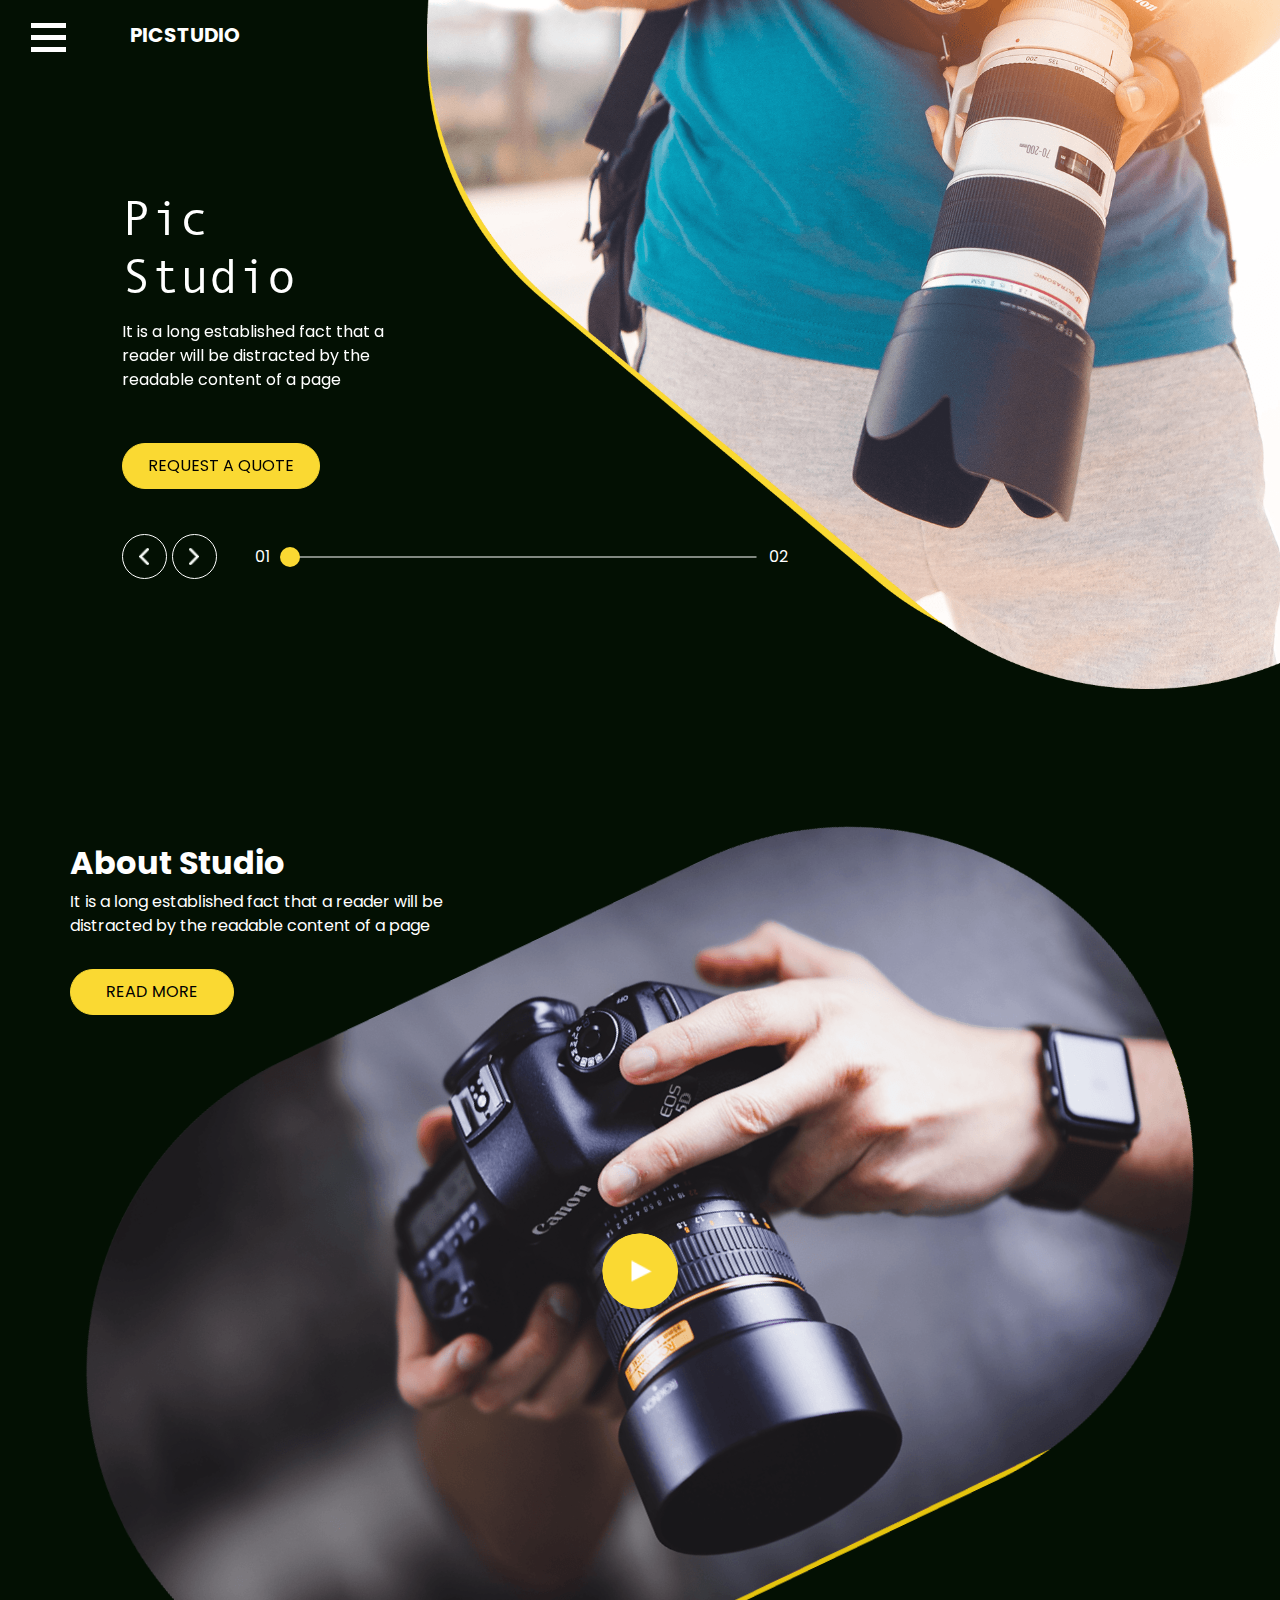
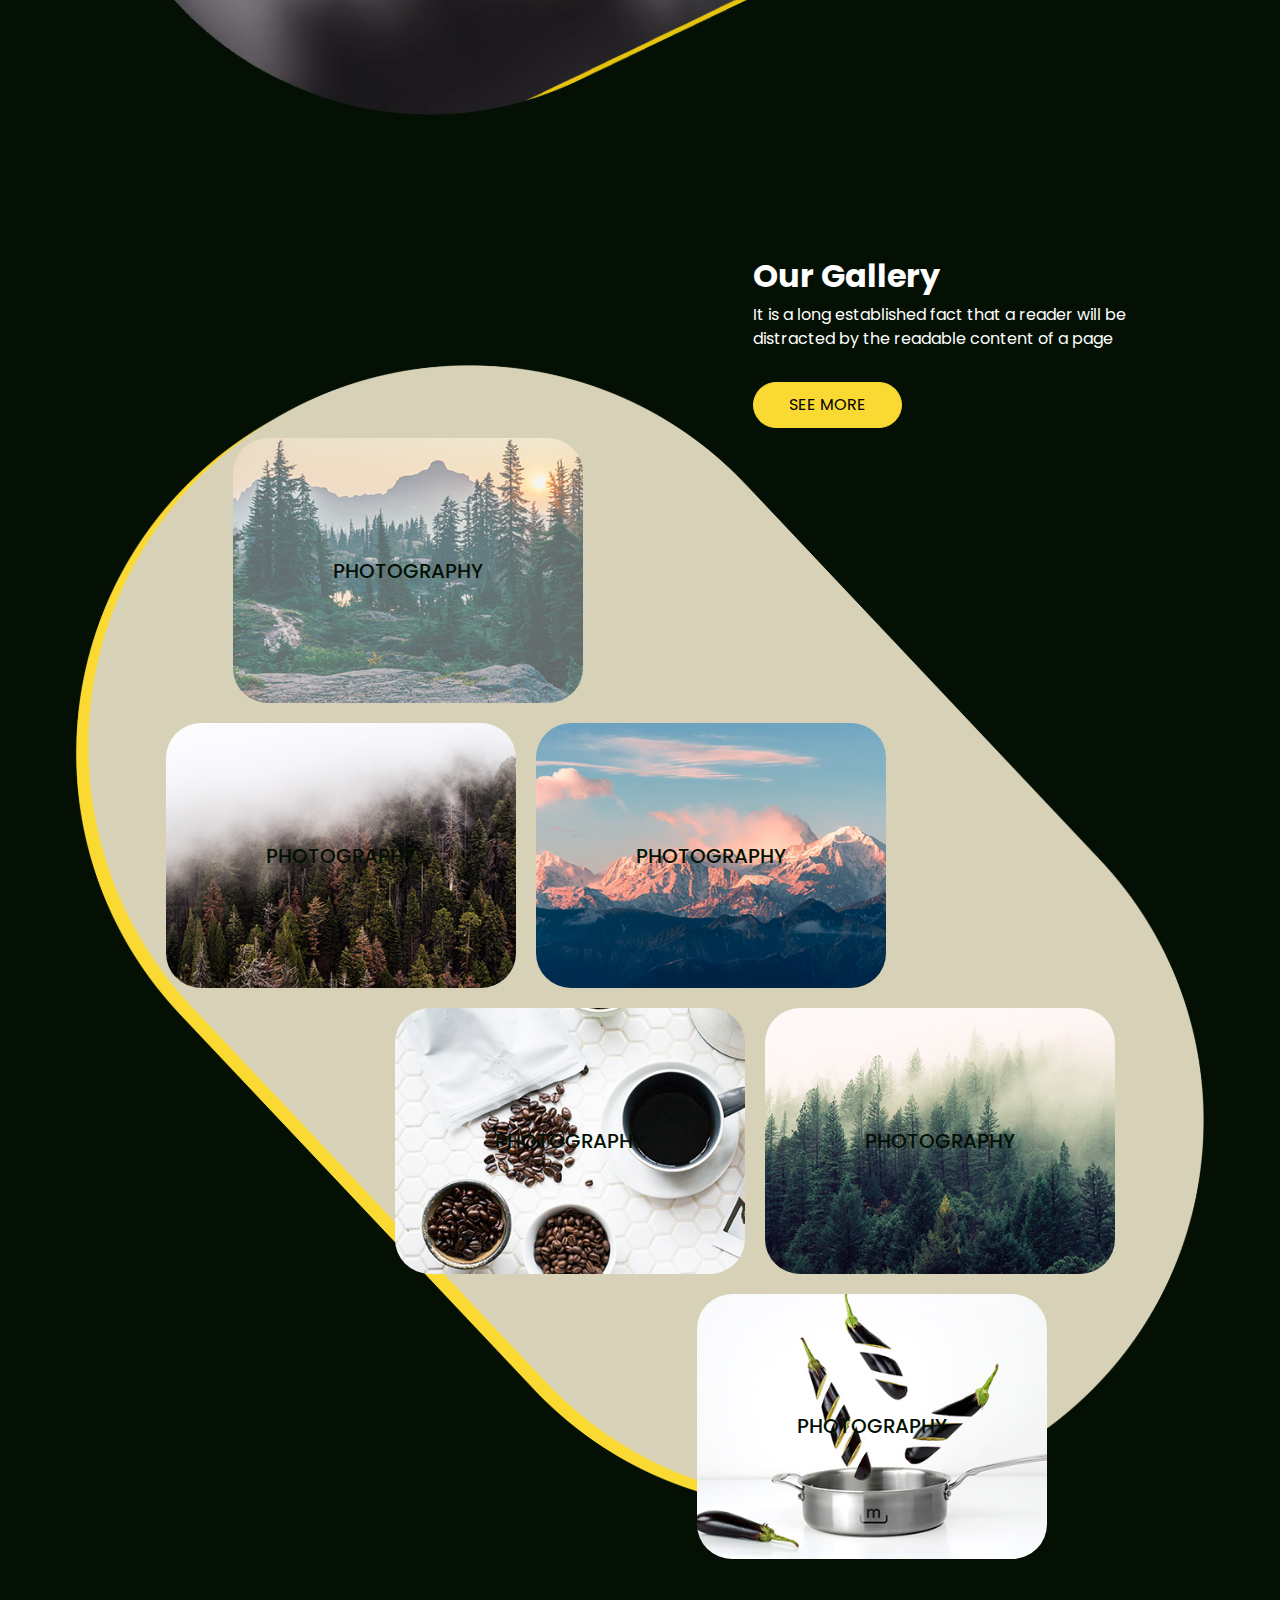
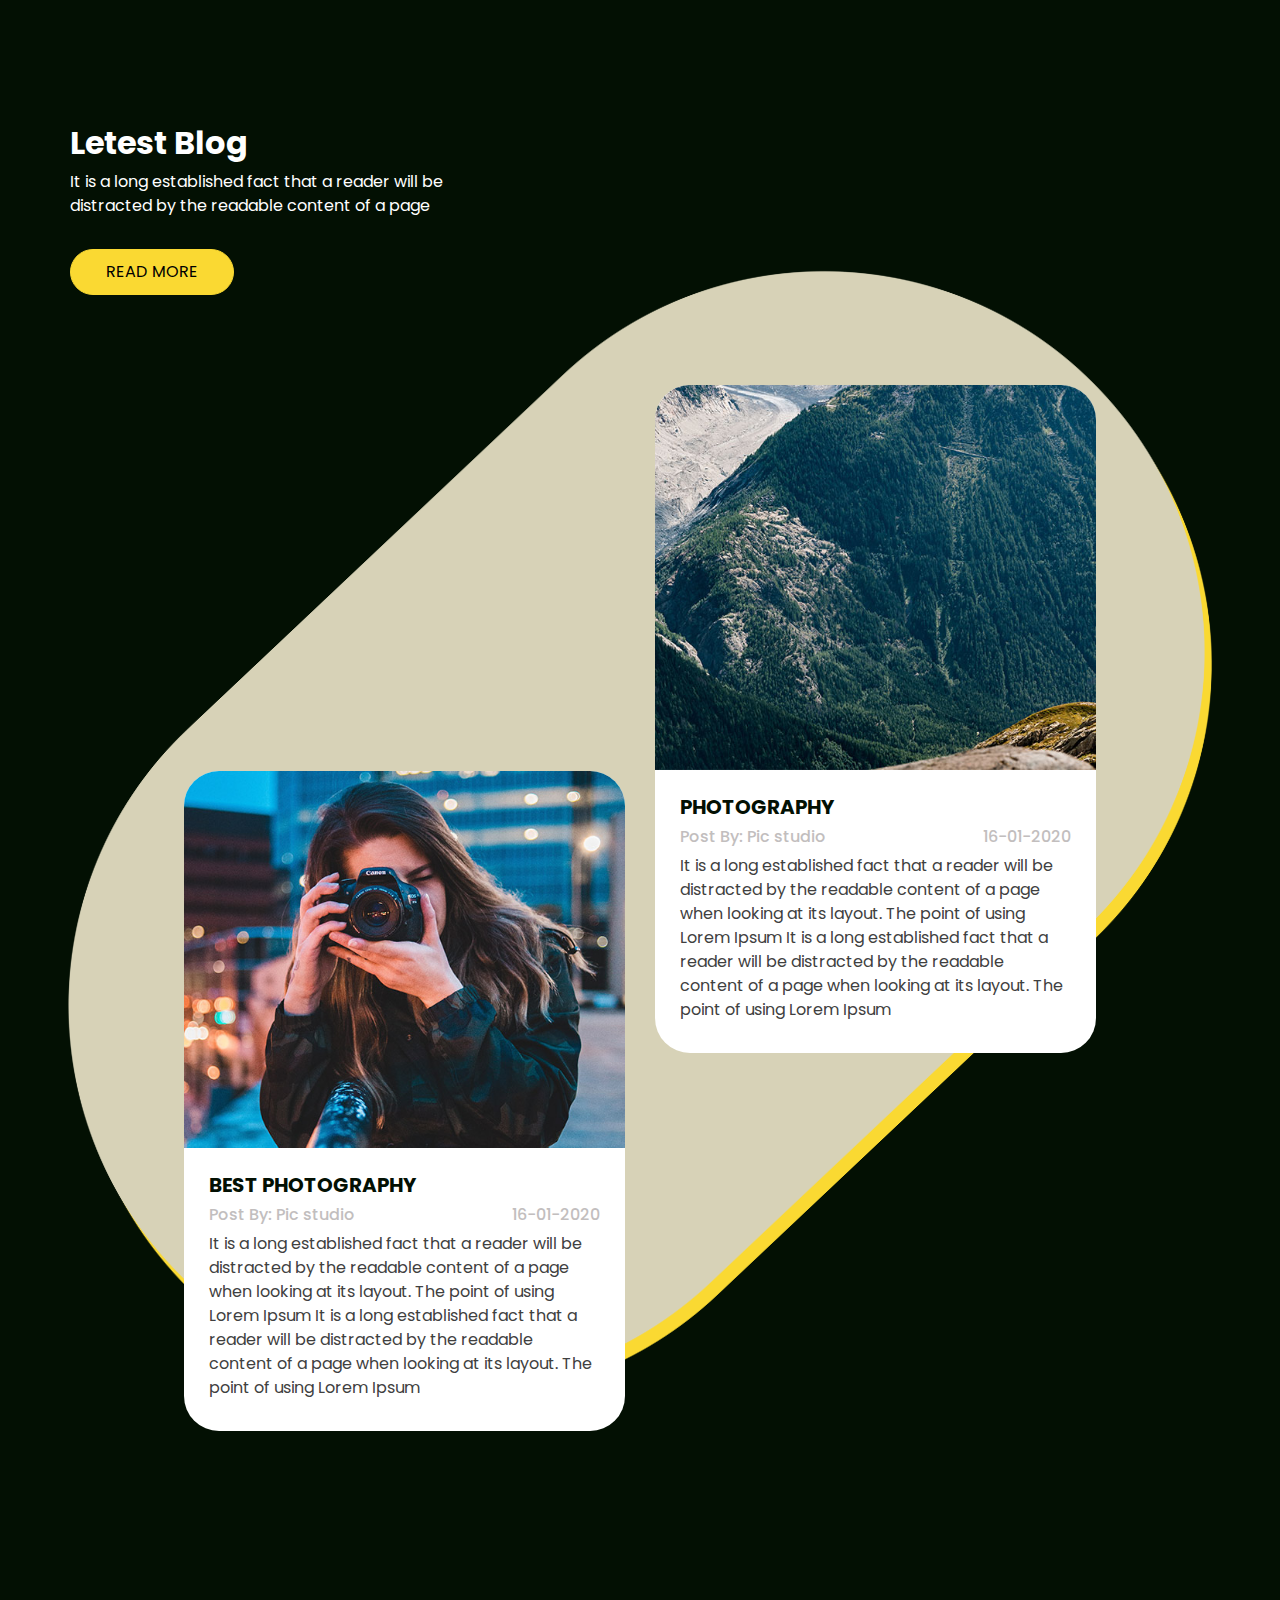
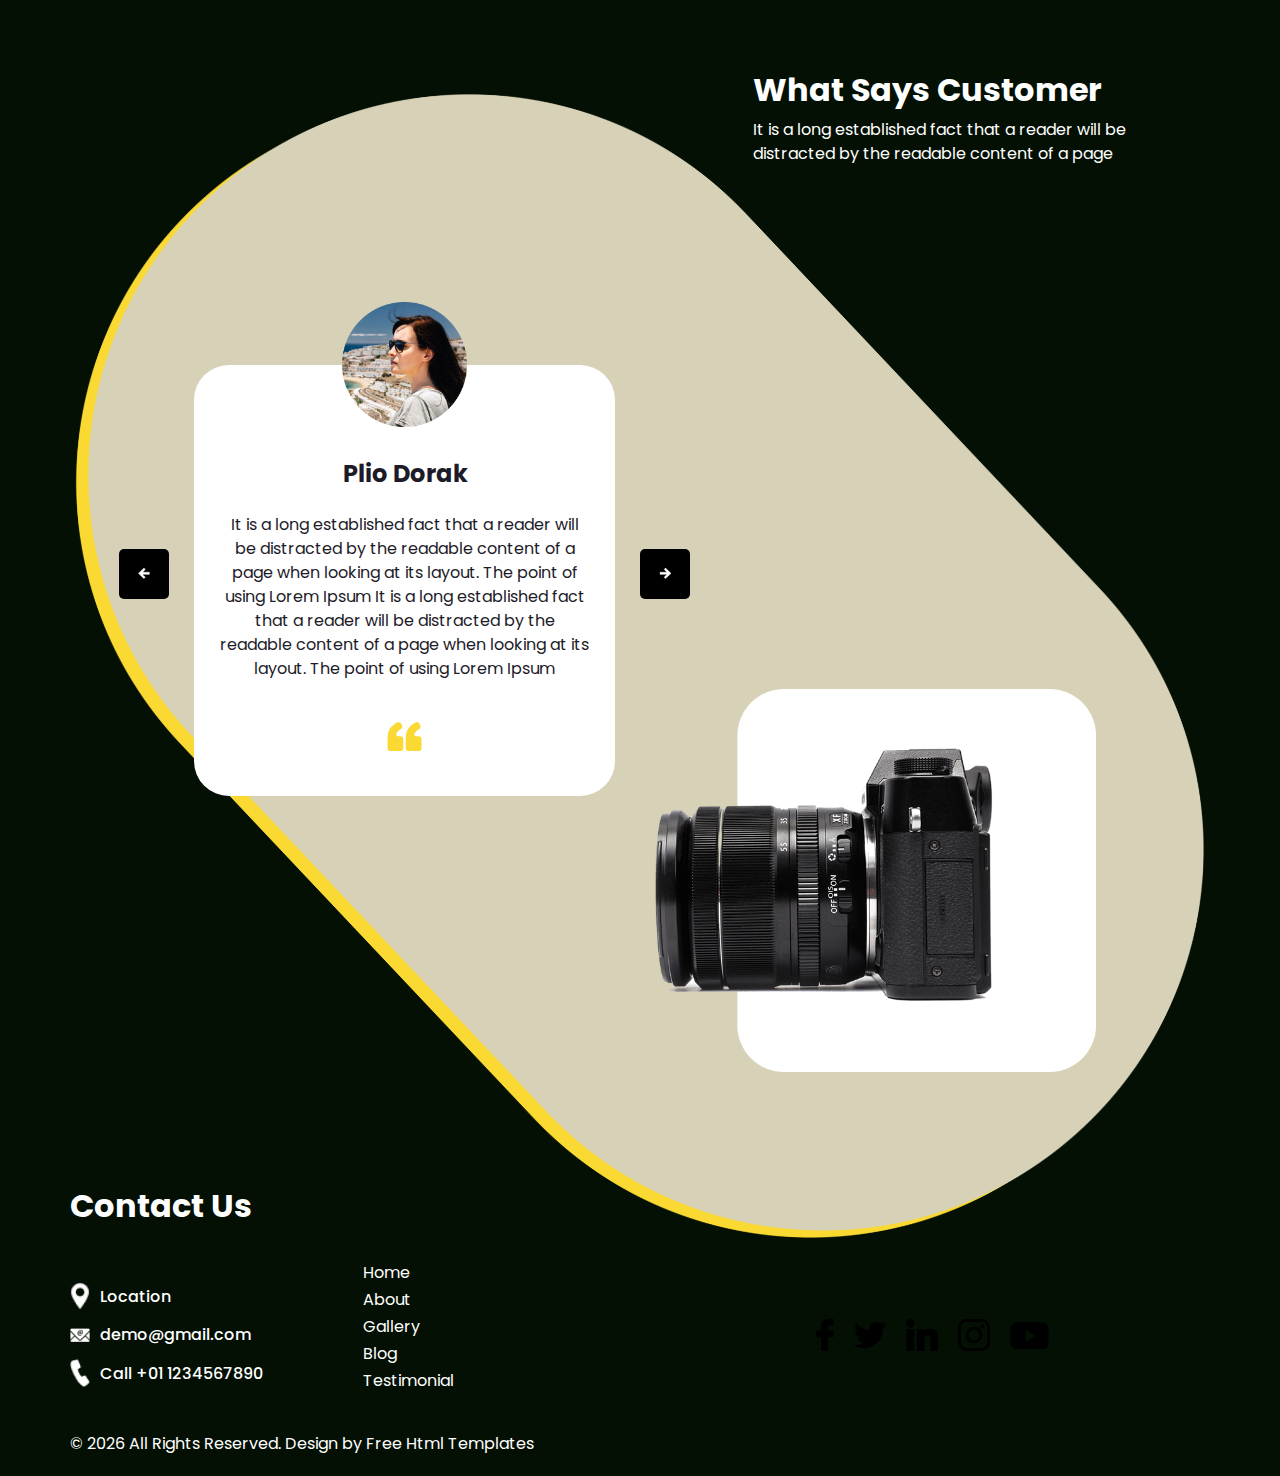
==== index.html @ 1d2b7c23 "Portfolio Boiler Push" ====
<!DOCTYPE html>
<html lang="en">

<head>
  <!-- Basic -->
  <meta charset="utf-8" />
  <meta http-equiv="X-UA-Compatible" content="IE=edge" />
  <!-- Mobile Metas -->
  <meta name="viewport" content="width=device-width, initial-scale=1, shrink-to-fit=no" />
  <!-- Site Metas -->
  <meta name="keywords" content="" />
  <meta name="description" content="" />
  <meta name="author" content="" />

  <title>Picstudio</title>

  <!-- slider stylesheet -->
  <link rel="stylesheet" type="text/css" href="https://cdnjs.cloudflare.com/ajax/libs/OwlCarousel2/2.3.4/assets/owl.carousel.min.css" />

  <!-- bootstrap core css -->
  <link rel="stylesheet" type="text/css" href="css/bootstrap.css" />

  <!-- Custom styles for this template -->
  <link href=" css/style.css" rel="stylesheet" />
  <!-- responsive style -->
  <link href="css/responsive.css" rel="stylesheet" />
</head>

<body>
  <div class="hero_area">
    <!-- header section strats -->
    <header class="header_section">
      <div class="container-fluid">
        <nav class="navbar navbar-expand-lg custom_nav-container d-block">
          <div class="main_nav_menu">
            <div class="fk_width">
              <div class="custom_menu-btn">
                <button onclick="openNav()">
                  <span class="s-1"> </span>
                  <span class="s-2"> </span>
                  <span class="s-3"> </span>
                </button>
              </div>
              <div id="myNav" class="overlay">
                <div class="overlay-content">
                  <a class="" href="index.html">Home <span class="sr-only">(current)</span></a>
                  <a class="" href="about.html">About </a>
                  <a class="" href="gallery.html">Gallery </a>
                  <a class="" href="blog.html">Blog </a>
                  <a class="" href="testimonial.html">Testimonial </a>
                </div>
              </div>
            </div>
            <a class="navbar-brand" href="index.html">
              <span>
                Picstudio
              </span>
            </a>
          </div>
        </nav>
      </div>
    </header>
    <!-- end header section -->

    <!-- slider section -->
    <section class=" slider_section position-relative">
      <div class="container-fluid">
        <div class="row slider-row">
          <div class="col-lg-3 offset-lg-1">
            <div id="carouselExampleIndicators" class="carousel slide" data-ride="carousel">
              <div class="carousel-inner">
                <div class="carousel-item active">
                  <div class="detail-box">
                    <h1>
                      Pic <br />
                      Studio
                    </h1>
                    <p>
                      It is a long established fact that a reader will be distracted by the readable content of a page
                    </p>
                    <div>
                      <a href="#">
                        Request A Quote
                      </a>
                    </div>
                  </div>
                </div>
                <div class="carousel-item">
                  <div class="detail-box">
                    <h1>
                      Pic <br />
                      Studio
                    </h1>
                    <p>
                      It is a long established fact that a reader will be distracted by the readable content of a page
                    </p>
                    <div>
                      <a href="#">
                        Request A Quote
                      </a>
                    </div>
                  </div>
                </div>
              </div>
              <div class="carousel_control-box">
                <div class="carousel_btn-container">
                  <a class="carousel-control-prev" href="#carouselExampleIndicators" role="button" data-slide="prev">
                    <span class="sr-only">Previous</span>
                  </a>
                  <a class="carousel-control-next" href="#carouselExampleIndicators" role="button" data-slide="next">
                    <span class="sr-only">Next</span>
                  </a>
                </div>
                <ol class="carousel-indicators">
                  <li data-target="#carouselExampleIndicators" data-slide-to="0" class="active li_one">01</li>
                  <li data-target="#carouselExampleIndicators" data-slide-to="1" class="li_two">02</li>
                  <li class="ol_design"></li>
                </ol>
              </div>
            </div>
          </div>
          <div class="col-lg-8 px-0">
            <div class="img-box">
              <img src="images/slider-img.png" alt="" />
            </div>
          </div>
        </div>
      </div>
    </section>
    <!-- end slider section -->
  </div>

  <!-- about section -->

  <section class="about_section layout_padding">
    <div class="container">
      <div class="row">
        <div class="col-md-5">
          <div class="detail-box">
            <div class="heading_container">
              <h2>
                About Studio
              </h2>
              <p>
                It is a long established fact that a reader will be distracted by the readable content of a page
              </p>
              <a href="">
                Read More
              </a>
            </div>
          </div>
        </div>
      </div>
    </div>
    <div class="img-box">
      <div class="play_btn">
        <a href="#">
          <img src="images/play.png" alt="" />
        </a>
      </div>
      <img src="images/about-img.png" class="about-img" alt="" />
    </div>
  </section>

  <!-- end about section -->

  <!-- gallery section -->
  <section class="gallery_section layout_padding-top">
    <div class="container">
      <div class="row">
        <div class="col-lg-5 ml-auto">
          <div class="heading_container">
            <h2>
              Our Gallery
            </h2>
            <p>
              It is a long established fact that a reader will be distracted by the readable content of a page
            </p>
            <a href="">
              See More
            </a>
          </div>
        </div>
      </div>
    </div>
    <div class="gallery_container">
      <div class="gallery_bg">
        <img src="images/gallery-bg.png" alt="" />
      </div>
      <div class="container">
        <div class="gallery_box">
          <div class="box b1">
            <div class="img-box">
              <img src="images/gallery-1.jpg" alt="" />
              <h5>
                photography
              </h5>
            </div>
          </div>
          <div class="box b2">
            <div class="img-box">
              <img src="images/gallery-2.jpg" alt="" />
              <h5>
                photography
              </h5>
            </div>
            <div class="img-box">
              <img src="images/gallery-3.jpg" alt="" />
              <h5>
                photography
              </h5>
            </div>
          </div>
          <div class="box b3">
            <div class="img-box">
              <img src="images/gallery-4.jpg" alt="" />
              <h5>
                photography
              </h5>
            </div>
            <div class="img-box">
              <img src="images/gallery-5.jpg" alt="" />
              <h5>
                photography
              </h5>
            </div>
          </div>
          <div class="box b4">
            <div class="img-box">
              <img src="images/gallery-6.jpg" alt="" />
              <h5>
                photography
              </h5>
            </div>
          </div>
        </div>
      </div>
    </div>
  </section>
  <!-- end gallery section -->

  <!-- blog section -->

  <section class="blog_section layout_padding">
    <div class="container">
      <div class="row">
        <div class="col-md-5">
          <div class="detail-box">
            <div class="heading_container">
              <h2>
                Letest Blog
              </h2>
              <p>
                It is a long established fact that a reader will be distracted by the readable content of a page
              </p>
              <a href="">
                Read More
              </a>
            </div>
          </div>
        </div>
      </div>
    </div>
    <div class="blog_container">
      <div class="blog_bg">
        <img src="images/gallery-bg.png" alt="" />
      </div>
      <div class="container">
        <div class="blog_box">
          <div class="row">
            <div class="col-md-6">
              <div class="box b1">
                <div class="img-box">
                  <img src="images/blog1.jpg" alt="" />
                </div>
                <div class="blog-detail">
                  <div class="blog_title">
                    <h5>
                      Best photography
                    </h5>
                    <div class="blog_post">
                      <h6>
                        Post By: Pic studio
                      </h6>
                      <h6>
                        16-01-2020
                      </h6>
                    </div>
                  </div>
                  <p>
                    It is a long established fact that a reader will be distracted by the readable content of a page when looking at its layout. The point of using Lorem Ipsum It is a long established fact that a reader will be distracted by the readable content of a page when looking at its layout. The point of using Lorem Ipsum
                  </p>
                </div>
              </div>
            </div>
            <div class="col-md-6">
              <div class="box b2">
                <div class="img-box">
                  <img src="images/blog2.jpg" alt="" />
                </div>
                <div class="blog-detail">
                  <div class="blog_title">
                    <h5>
                      Photography
                    </h5>
                    <div class="blog_post">
                      <h6>
                        Post By: Pic studio
                      </h6>
                      <h6>
                        16-01-2020
                      </h6>
                    </div>
                  </div>
                  <p>
                    It is a long established fact that a reader will be distracted by the readable content of a page when looking at its layout. The point of using Lorem Ipsum It is a long established fact that a reader will be distracted by the readable content of a page when looking at its layout. The point of using Lorem Ipsum
                  </p>
                </div>
              </div>
            </div>
          </div>
        </div>
      </div>
    </div>
  </section>

  <!-- end blog section -->

  <!-- client section -->

  <section class="client_section layout_padding">
    <div class="container">
      <div class="row">
        <div class="col-lg-5 ml-auto">
          <div class="heading_container">
            <h2>
              What Says Customer
            </h2>
            <p>
              It is a long established fact that a reader will be distracted by the readable content of a page
            </p>
          </div>
        </div>
      </div>
    </div>
    <div class="client_container">
      <div class="client_bg">
        <img src="images/gallery-bg.png" alt="" />
      </div>
      <div class="container">
        <div class="client_box">
          <div class="row">
            <div class="col-lg-6">
              <div class="box b1">
                <div id="carouselExampleControls" class="carousel slide" data-ride="carousel">
                  <div class="carousel-inner">
                    <div class="carousel-item active">
                      <div class="client_content-box layout_padding">
                        <div class="img-box">
                          <img src="images/client.png" alt="" />
                        </div>
                        <div class="detail-box">
                          <h4>
                            Plio Dorak
                          </h4>
                          <p>
                            It is a long established fact that a reader will be distracted by the readable content of a page when looking at its layout. The point of using Lorem Ipsum It is a long established fact that a reader will be distracted by the readable content of a page when looking at its layout. The point of using Lorem Ipsum
                          </p>
                          <img src="images/quote.png" alt="" />
                        </div>
                      </div>
                    </div>
                    <div class="carousel-item">
                      <div class="client_content-box layout_padding">
                        <div class="img-box">
                          <img src="images/client.png" alt="" />
                        </div>
                        <div class="detail-box">
                          <h4>
                            Plio Dorak
                          </h4>
                          <p>
                            It is a long established fact that a reader will be distracted by the readable content of a page when looking at its layout. The point of using Lorem Ipsum It is a long established fact that a reader will be distracted by the readable content of a page when looking at its layout. The point of using Lorem Ipsum
                          </p>
                          <img src="images/quote.png" alt="" />
                        </div>
                      </div>
                    </div>
                    <div class="carousel-item">
                      <div class="client_content-box layout_padding">
                        <div class="img-box">
                          <img src="images/client.png" alt="" />
                        </div>
                        <div class="detail-box">
                          <h4>
                            Plio Dorak
                          </h4>
                          <p>
                            It is a long established fact that a reader will be distracted by the readable content of a page when looking at its layout. The point of using Lorem Ipsum It is a long established fact that a reader will be distracted by the readable content of a page when looking at its layout. The point of using Lorem Ipsum
                          </p>
                          <img src="images/quote.png" alt="" />
                        </div>
                      </div>
                    </div>
                  </div>
                  <a class="carousel-control-prev" href="#carouselExampleControls" role="button" data-slide="prev">
                    <span class="sr-only">Previous</span>
                  </a>
                  <a class="carousel-control-next" href="#carouselExampleControls" role="button" data-slide="next">
                    <span class="sr-only">Next</span>
                  </a>
                </div>
              </div>
            </div>
            <div class="col-lg-6">
              <div class="box b2">
                <div class="camera_img-box">
                  <img src="images/camera.png" alt="" />
                </div>
              </div>
            </div>
          </div>
        </div>
      </div>
    </div>
  </section>

  <!-- end client section -->

  <!-- info section -->

  <section class="info_section ">
    <div class="info_container layout_padding-top">
      <div class="container">
        <div class="heading_container">
          <h2>
            Contact Us
          </h2>
        </div>
        <div class="info_main">
          <div class="row">
            <div class="col-md-4 col-lg-3">
              <div class="info_contact ">
                <a href="#" class="link-box">
                  <div class="img-box">
                    <img src="images/location.png" alt="" />
                  </div>
                  <div class="detail-box">
                    <h6>
                      Location
                    </h6>
                  </div>
                </a>
                <a href="#" class="link-box">
                  <div class="img-box">
                    <img src="images/mail.png" alt="" />
                  </div>
                  <div class="detail-box">
                    <h6>
                      demo@gmail.com
                    </h6>
                  </div>
                </a>
                <a href="#" class="link-box">
                  <div class="img-box">
                    <img src="images/call.png" alt="" />
                  </div>
                  <div class="detail-box">
                    <h6>
                      Call +01 1234567890
                    </h6>
                  </div>
                </a>
              </div>
            </div>
            <div class="col-md-2 col-lg-3">
              <div class="info_link-box">
                <ul>
                  <li class=" ">
                    <a class="" href="index.html">Home <span class="sr-only">(current)</span></a>
                  </li>
                  <li class="">
                    <a class="" href="about.html">About </a>
                  </li>
                  <li class="">
                    <a class="" href="gallery.html">Gallery </a>
                  </li>
                  <li class="">
                    <a class="" href="blog.html">Blog </a>
                  </li>
                  <li class="">
                    <a class="" href="testimonial.html">Testimonial </a>
                  </li>
                </ul>
              </div>
            </div>
            <div class="col-md-6 ">
              <div class="social_box">
                <a href="#">
                  <img src="images/facebook.png" alt="" />
                </a>
                <a href="#">
                  <img src="images/twitter.png" alt="" />
                </a>
                <a href="#">
                  <img src="images/linkedin.png" alt="" />
                </a>
                <a href="#">
                  <img src="images/instagram.png" alt="" />
                </a>
                <a href="#">
                  <img src="images/youtube.png" alt="" />
                </a>
              </div>
            </div>
          </div>
        </div>
      </div>
    </div>
  </section>

  <!-- end info section -->

  <!-- footer section -->
  <footer class="footer_section ">
    <div class="container">
      <p>
        &copy; <span id="displayYear"></span> All Rights Reserved. Design by
        <a href="https://html.design/">Free Html Templates</a>
      </p>
    </div>
  </footer>
  <!-- footer section -->

  <script src="js/jquery-3.4.1.min.js"></script>
  <script src="js/bootstrap.js"></script>
  <script src="https://cdnjs.cloudflare.com/ajax/libs/OwlCarousel2/2.3.4/owl.carousel.min.js"></script>
  <script src="js/custom.js"></script>
</body>

</html>
---- css/style.css ----
@import url("https://fonts.googleapis.com/css2?family=Open+Sans:wght@400;700&family=Poppins:wght@400;500;700&display=swap");
@font-face {
  font-family: "Andale Mono";
  src: url(../fonts/AndaleMono.ttf);
}

html {
  scroll-behavior: smooth;
  overflow-x: hidden;
}

body {
  font-family: "Poppins", sans-serif;
  color: #ffffff;
  background-color: #031003;
}

.layout_margin {
  margin-top: 90px;
  margin-bottom: 90px;
}

.layout_padding {
  padding-top: 120px;
  padding-bottom: 120px;
}

.layout_padding2 {
  padding-top: 45px;
  padding-bottom: 45px;
}

.layout_padding2-top {
  padding-top: 45px;
}

.layout_padding2-bottom {
  padding-bottom: 45px;
}

.layout_padding-top {
  padding-top: 120px;
}

.layout_padding-bottom {
  padding-bottom: 120px;
}

.heading_container {
  display: -webkit-box;
  display: -ms-flexbox;
  display: flex;
  -webkit-box-orient: vertical;
  -webkit-box-direction: normal;
      -ms-flex-direction: column;
          flex-direction: column;
  -webkit-box-align: start;
      -ms-flex-align: start;
          align-items: flex-start;
  color: #ffffff;
}

.heading_container h2 {
  font-weight: bold;
}

.heading_container a {
  display: inline-block;
  background: #fad932;
  color: #000000;
  padding: 10px 35px;
  border-radius: 30px;
  border: 1px solid #fad932;
  -webkit-transition: all 0.3s;
  transition: all 0.3s;
  text-transform: uppercase;
  margin-top: 15px;
}

.heading_container a:hover {
  background: transparent;
  color: #fad932;
}

@-webkit-keyframes hueAnimate {
  0% {
    -webkit-filter: hue-rotate(0deg);
            filter: hue-rotate(0deg);
  }
  100% {
    -webkit-filter: hue-rotate(360deg);
            filter: hue-rotate(360deg);
  }
}

@keyframes hueAnimate {
  0% {
    -webkit-filter: hue-rotate(0deg);
            filter: hue-rotate(0deg);
  }
  100% {
    -webkit-filter: hue-rotate(360deg);
            filter: hue-rotate(360deg);
  }
}

/*header section*/
.hero_area {
  position: relative;
}

.sub_page .info_section .social_box {
  -webkit-filter: invert(100%);
          filter: invert(100%);
}

.header_section .container-fluid {
  padding-right: 25px;
  padding-left: 25px;
}

.header_section .nav_container {
  margin: 0 auto;
}

.custom_nav-container.navbar-expand-lg .navbar-nav .nav-link img {
  width: 22px;
  margin-right: 15px;
}

.custom_nav-container.navbar-expand-lg .navbar-nav .nav-link {
  padding: 0px 25px;
  color: #fefeff;
  text-align: center;
  font-family: "Roboto", sans-serif;
}

.custom_menu-btn {
  z-index: 9;
  position: absolute;
  left: 0;
  top: 15px;
}

.custom_menu-btn button {
  outline: none;
  border: none;
  background-color: transparent;
}

.custom_menu-btn span {
  display: block;
  width: 35px;
  height: 5px;
  background-color: #fff;
  margin: 7px 0;
  -webkit-transition: all 0.3s;
  transition: all 0.3s;
}

.custom_menu-btn .s-2 {
  -webkit-transition: all 0.1s;
  transition: all 0.1s;
}

.menu_btn-style {
  position: fixed;
  left: 22px;
  top: 15px;
}

.menu_btn-style button {
  -webkit-transform: translateX(14px);
          transform: translateX(14px);
}

.menu_btn-style button .s-1 {
  -webkit-transform: rotate(45deg) translateY(17px);
          transform: rotate(45deg) translateY(17px);
}

.menu_btn-style button .s-2 {
  -webkit-transform: translateX(-100px);
          transform: translateX(-100px);
}

.menu_btn-style button .s-3 {
  -webkit-transform: rotate(-45deg) translateY(-17px);
          transform: rotate(-45deg) translateY(-17px);
}

.position-unset {
  position: unset;
}

.navbar-expand-lg .navbar-collapse {
  -webkit-box-flex: 0;
      -ms-flex-positive: 0;
          flex-grow: 0;
}

.overlay {
  height: 100%;
  width: 0;
  position: fixed;
  z-index: 1;
  top: 0;
  left: 0;
  background: rgba(3, 16, 3, 0.95);
  overflow-x: hidden;
  -webkit-transition: 0.5s;
  transition: 0.5s;
}

.overlay .closebtn {
  position: absolute;
  top: 0;
  right: 30px;
  font-size: 60px;
}

.overlay a {
  display: inline-block;
  padding: 10px 15px;
  text-decoration: none;
  font-size: 18px;
  text-transform: uppercase;
  color: #ffffff;
  margin: 10px 0;
  display: block;
  -webkit-transition: 0.3s;
  transition: 0.3s;
  border: 1.5px solid #ffffff;
  border-radius: 5px;
  width: 190px;
}

.overlay a:hover {
  border-color: transparent;
  background-color: #ffffff;
}

.overlay-content {
  position: relative;
  top: 20%;
  width: 100%;
  text-align: center;
  margin-top: 30px;
  display: -webkit-box;
  display: -ms-flexbox;
  display: flex;
  -webkit-box-orient: vertical;
  -webkit-box-direction: normal;
      -ms-flex-direction: column;
          flex-direction: column;
  -webkit-box-align: center;
      -ms-flex-align: center;
          align-items: center;
}

.menu_width {
  width: 100%;
}

.scroll-y-hidden {
  overflow-y: hidden;
}

a,
a:hover,
a:focus {
  text-decoration: none;
}

a:hover,
a:focus {
  color: initial;
}

.btn,
.btn:focus {
  outline: none !important;
  -webkit-box-shadow: none;
          box-shadow: none;
}

.fk_width {
  width: 105px;
}

.custom_nav-container .nav_search-btn {
  background-image: url(../images/search-icon.png);
  background-size: 18px;
  background-repeat: no-repeat;
  width: 35px;
  height: 35px;
  padding: 0;
  border: none;
  background-position: center;
}

.navbar-brand {
  display: -webkit-box;
  display: -ms-flexbox;
  display: flex;
}

.navbar-brand span {
  color: #ffffff;
  font-weight: bold;
  text-transform: uppercase;
}

.custom_nav-container {
  z-index: 99999;
  padding: 15px 0;
  -webkit-box-pack: start;
      -ms-flex-pack: start;
          justify-content: flex-start;
}

.custom_nav-container .navbar-toggler {
  outline: none;
}

.custom_nav-container .navbar-toggler .navbar-toggler-icon {
  background-image: url(../images/menu.png);
  background-size: 55px;
}

.main_nav_menu {
  display: -webkit-box;
  display: -ms-flexbox;
  display: flex;
}

.user_option {
  display: -webkit-box;
  display: -ms-flexbox;
  display: flex;
  -webkit-box-align: center;
      -ms-flex-align: center;
          align-items: center;
  margin-left: 45px;
}

.user_option a {
  display: -webkit-box;
  display: -ms-flexbox;
  display: flex;
  -webkit-box-align: center;
      -ms-flex-align: center;
          align-items: center;
  margin-right: 35px;
  color: #ffffff;
  text-transform: uppercase;
}

.user_option a img {
  width: 20px;
  margin-right: 10px;
}

.user_option a span {
  color: #ffffff;
}

/*end header section*/
.slider_section {
  padding-top: 45px;
}

.slider_section #carouselExampleIndicators {
  -webkit-box-flex: 1;
      -ms-flex: 1;
          flex: 1;
}

.slider_section .detail-box {
  color: #ffffff;
  margin-top: 75px;
}

.slider_section .detail-box h1 {
  font-size: 3rem;
  font-family: "Andale Mono";
}

.slider_section .detail-box p {
  margin-top: 15px;
}

.slider_section .detail-box a {
  display: inline-block;
  background: #fad932;
  color: #000000;
  padding: 10px 25px;
  border-radius: 30px;
  border: 1px solid #fad932;
  -webkit-transition: all 0.3s;
  transition: all 0.3s;
  text-transform: uppercase;
  margin-top: 35px;
}

.slider_section .detail-box a:hover {
  background: transparent;
  color: #fad932;
}

.slider_section .img-box {
  margin-top: -125px;
}

.slider_section .img-box img {
  width: 100%;
}

.slider_section .img-box::before {
  content: "";
  position: absolute;
  top: -135px;
  left: 0;
  width: 100%;
  height: 100%;
  background: -webkit-gradient(linear, left top, left bottom, from(#000000), color-stop(transparent), to(transparent));
  background: linear-gradient(to bottom, #000000, transparent, transparent);
  z-index: 1;
  display: none;
}

.slider_section .carousel_control-box {
  display: -webkit-box;
  display: -ms-flexbox;
  display: flex;
  -webkit-box-align: center;
      -ms-flex-align: center;
          align-items: center;
  margin-top: 45px;
}

.slider_section .carousel_btn-container {
  width: 95px;
  min-width: 95px;
  display: -webkit-box;
  display: -ms-flexbox;
  display: flex;
  -webkit-box-pack: justify;
      -ms-flex-pack: justify;
          justify-content: space-between;
  z-index: 999;
}

.slider_section .carousel_btn-container .carousel-control-prev,
.slider_section .carousel_btn-container .carousel-control-next {
  position: unset;
  width: 45px;
  height: 45px;
  border: none;
  border-radius: 100%;
  opacity: 1;
  background-repeat: no-repeat;
  background-size: 10px;
  background-position: center;
  border: 1.5px solid #ffffff;
  background-color: transparent;
}

.slider_section .carousel_btn-container .carousel-control-prev:hover,
.slider_section .carousel_btn-container .carousel-control-next:hover {
  background-color: #fad932;
  border-color: transparent;
}

.slider_section .carousel_btn-container .carousel-control-prev {
  background-image: url(../images/prev.png);
}

.slider_section .carousel_btn-container .carousel-control-next {
  background-image: url(../images/next.png);
}

.slider_section .carousel-indicators {
  width: 550px;
  min-width: 550px;
  position: relative;
  margin: 0;
  margin-left: 35px;
  -webkit-box-pack: justify;
      -ms-flex-pack: justify;
          justify-content: space-between;
}

.slider_section .carousel-indicators::before {
  content: "";
  width: calc(100% - 75px);
  height: 1px;
  position: absolute;
  top: 50%;
  left: calc(50% - 8px);
  -webkit-transform: translate(-50%, -50%);
          transform: translate(-50%, -50%);
  background-color: #ffffff;
}

.slider_section .carousel-indicators .ol_design {
  width: 20px;
  height: 20px;
  position: absolute;
  top: 50%;
  left: calc(0% + 35px);
  -webkit-transform: translate(-50%, -50%);
          transform: translate(-50%, -50%);
  border-radius: 100%;
  background-color: #fad932;
  -webkit-transition: all .3s;
  transition: all .3s;
  z-index: 2;
}

.slider_section .carousel-indicators li {
  height: auto;
  border: none;
  opacity: 1;
  color: #ffffff;
  text-indent: 0;
  background-color: transparent;
}

.about_section .detail-box {
  margin: 35px auto;
  position: relative;
  z-index: 2;
}

.about_section .img-box {
  width: 90%;
  margin: auto;
  position: relative;
  background-repeat: no-repeat;
  margin-top: -125px;
}

.about_section .img-box .play_btn {
  background: #fad932;
  display: -webkit-box;
  display: -ms-flexbox;
  display: flex;
  -webkit-box-align: center;
      -ms-flex-align: center;
          align-items: center;
  -webkit-box-pack: center;
      -ms-flex-pack: center;
          justify-content: center;
  border-radius: 100%;
  width: 75px;
  height: 75px;
  position: absolute;
  z-index: 3;
  top: 50%;
  left: 50%;
  -webkit-transform: translate(-50%, -50%);
          transform: translate(-50%, -50%);
}

.about_section .img-box .play_btn button {
  -webkit-box-shadow: none;
          box-shadow: none;
  background-color: transparent;
  border: none;
  position: relative;
  z-index: 5;
}

.about_section .img-box .play_btn a {
  background: #fad932;
  display: -webkit-box;
  display: -ms-flexbox;
  display: flex;
  -webkit-box-align: center;
      -ms-flex-align: center;
          align-items: center;
  -webkit-box-pack: center;
      -ms-flex-pack: center;
          justify-content: center;
  border-radius: 100%;
  width: 75px;
  height: 75px;
  position: relative;
  z-index: 5;
}

.about_section .img-box .play_btn img {
  width: 20px;
  margin-left: 3px;
}

.about_section .img-box .play_btn::before {
  content: "";
  width: 100%;
  height: 100%;
  position: absolute;
  top: 50%;
  left: 50%;
  background: #fad932;
  opacity: 1;
  border-radius: 100%;
  -webkit-transform: translate(-50%, -50%);
          transform: translate(-50%, -50%);
}

.about_section .img-box .play_btn::before {
  z-index: 2;
  -webkit-animation: before-animation 1500ms infinite;
          animation: before-animation 1500ms infinite;
}

@-webkit-keyframes before-animation {
  0% {
    -webkit-transform: translateX(-50%) translateY(-50%) translateZ(0) scale(1);
            transform: translateX(-50%) translateY(-50%) translateZ(0) scale(1);
    opacity: 1;
  }
  100% {
    -webkit-transform: translateX(-50%) translateY(-50%) translateZ(0) scale(1.5);
            transform: translateX(-50%) translateY(-50%) translateZ(0) scale(1.5);
    opacity: 0;
  }
}

@keyframes before-animation {
  0% {
    -webkit-transform: translateX(-50%) translateY(-50%) translateZ(0) scale(1);
            transform: translateX(-50%) translateY(-50%) translateZ(0) scale(1);
    opacity: 1;
  }
  100% {
    -webkit-transform: translateX(-50%) translateY(-50%) translateZ(0) scale(1.5);
            transform: translateX(-50%) translateY(-50%) translateZ(0) scale(1.5);
    opacity: 0;
  }
}

.about_section .img-box .about-img {
  width: 100%;
  -webkit-transform: rotate(-25deg);
          transform: rotate(-25deg);
  -webkit-animation: hueAnimate .7s infinite;
          animation: hueAnimate .7s infinite;
}

.about_section .btn-box {
  display: -webkit-box;
  display: -ms-flexbox;
  display: flex;
  -webkit-box-pack: center;
      -ms-flex-pack: center;
          justify-content: center;
  margin-top: 75px;
  margin-bottom: 175px;
}

.about_section .btn-box a {
  display: inline-block;
  background: #ffffff;
  color: #000000;
  padding: 10px 40px;
  border-radius: 30px;
  border: 1px solid #ffffff;
  -webkit-transition: all 0.3s;
  transition: all 0.3s;
}

.about_section .btn-box a:hover {
  background: transparent;
  color: #ffffff;
}

.gallery_section .gallery_container {
  position: relative;
  max-width: 1500px;
  margin: auto;
}

.gallery_section .gallery_container .gallery_bg {
  position: absolute;
  width: 100%;
  top: 10%;
  margin-left: 0;
  -webkit-transform: rotate(45deg);
          transform: rotate(45deg);
  z-index: -1;
}

.gallery_section .gallery_container .gallery_bg img {
  width: 100%;
}

.gallery_section .gallery_container .gallery_box {
  width: 85%;
  margin: auto;
}

.gallery_section .gallery_container .box {
  display: -webkit-box;
  display: -ms-flexbox;
  display: flex;
}

.gallery_section .gallery_container .box.b1 .img-box {
  margin-left: 8%;
}

.gallery_section .gallery_container .box.b3 {
  -webkit-box-pack: end;
      -ms-flex-pack: end;
          justify-content: flex-end;
}

.gallery_section .gallery_container .box.b4 {
  -webkit-box-pack: end;
      -ms-flex-pack: end;
          justify-content: flex-end;
}

.gallery_section .gallery_container .box.b4 .img-box {
  margin-right: 8%;
}

.gallery_section .gallery_container .box .img-box {
  position: relative;
  margin: 10px;
  border-radius: 35px;
  overflow: hidden;
  width: 350px;
}

.gallery_section .gallery_container .box .img-box img {
  width: 100%;
}

.gallery_section .gallery_container .box .img-box h5 {
  color: #031003;
  position: absolute;
  margin: 0;
  top: 50%;
  left: 50%;
  -webkit-transform: translate(-50%, -50%);
          transform: translate(-50%, -50%);
  text-transform: uppercase;
}

.blog_section .detail-box {
  margin: 35px auto;
  position: relative;
  z-index: 2;
}

.blog_section .blog_container {
  position: relative;
  max-width: 1500px;
  margin: auto;
}

.blog_section .blog_container .blog_bg {
  position: absolute;
  width: 100%;
  top: 10%;
  margin-left: 0;
  -webkit-transform: rotate(-45deg);
          transform: rotate(-45deg);
  z-index: -1;
}

.blog_section .blog_container .blog_bg img {
  width: 100%;
}

.blog_section .blog_box {
  width: 80%;
  margin: auto;
}

.blog_section .box {
  margin-top: 55px;
  background-color: #ffffff;
  border-radius: 35px;
  overflow: hidden;
}

.blog_section .box.b1 {
  margin-top: 100%;
}

.blog_section .box .img-box {
  position: relative;
}

.blog_section .box .img-box img {
  width: 100%;
}

.blog_section .box .blog-detail {
  padding: 25px 25px 15px;
}

.blog_section .box .blog-detail .blog_post {
  display: -webkit-box;
  display: -ms-flexbox;
  display: flex;
  -webkit-box-pack: justify;
      -ms-flex-pack: justify;
          justify-content: space-between;
}

.blog_section .box .blog-detail .blog_post h6 {
  color: #c2bebe;
}

.blog_section .box .blog-detail h5 {
  color: #031003;
  text-transform: uppercase;
  font-weight: bold;
}

.blog_section .box .blog-detail p {
  color: #404040;
}

.client_section .client_container {
  position: relative;
  max-width: 1500px;
  margin: auto;
}

.client_section .client_container .client_bg {
  position: absolute;
  width: 100%;
  top: 10%;
  margin-left: 0;
  -webkit-transform: rotate(45deg);
          transform: rotate(45deg);
  z-index: -1;
}

.client_section .client_container .client_bg img {
  width: 100%;
}

.client_section .client_box {
  width: 80%;
  margin: auto;
}

.client_section .box {
  position: relative;
}

.client_section .client_content-box {
  display: -webkit-box;
  display: -ms-flexbox;
  display: flex;
  -webkit-box-orient: vertical;
  -webkit-box-direction: normal;
      -ms-flex-direction: column;
          flex-direction: column;
  -webkit-box-align: center;
      -ms-flex-align: center;
          align-items: center;
  text-align: center;
  margin: 0 10px;
}

.client_section .client_content-box .img-box {
  width: 125px;
  border-radius: 100%;
  margin-bottom: -62px;
  position: relative;
  z-index: 2;
}

.client_section .client_content-box .img-box img {
  width: 100%;
}

.client_section .client_content-box .detail-box {
  padding: 95px 25px 45px 25px;
  background-color: #ffffff;
  border-radius: 35px;
}

.client_section .client_content-box .detail-box h4 {
  color: #1d1b28;
  font-weight: bold;
}

.client_section .client_content-box .detail-box p {
  color: #1d1b28;
  margin-top: 25px;
}

.client_section .client_content-box .detail-box img {
  width: 35px;
  margin-top: 25px;
}

.client_section .carousel-control-prev,
.client_section .carousel-control-next {
  width: 50px;
  height: 50px;
  background-color: #000000;
  opacity: 1;
  top: 50%;
  background-repeat: no-repeat;
  background-position: center;
  background-size: 12px;
  border-radius: 5px;
}

.client_section .carousel-control-prev:hover,
.client_section .carousel-control-next:hover {
  background-color: #fad932;
}

.client_section .carousel-control-prev {
  background-image: url(../images/prev-arrow.png);
  left: -65px;
}

.client_section .carousel-control-next {
  background-image: url(../images/next-arrow.png);
  right: -65px;
}

.client_section .camera_img-box {
  margin-top: 115%;
}

.client_section .camera_img-box img {
  width: 100%;
}

/* info section */
.info_section {
  position: relative;
  margin-top: -125px;
}

.info_section .heading_container {
  margin-bottom: 25px;
}

.info_section .info_main .row {
  -webkit-box-align: center;
      -ms-flex-align: center;
          align-items: center;
}

.info_section .info_logo {
  display: -webkit-box;
  display: -ms-flexbox;
  display: flex;
}

.info_section .info_logo img {
  width: 65px;
}

.info_section .social_box {
  display: -webkit-box;
  display: -ms-flexbox;
  display: flex;
  -webkit-box-align: center;
      -ms-flex-align: center;
          align-items: center;
  -webkit-box-pack: center;
      -ms-flex-pack: center;
          justify-content: center;
}

.info_section .social_box a {
  margin: 0 10px;
}

.info_section a {
  text-transform: none;
}

.info_section h5 {
  margin-bottom: 12px;
  font-size: 24px;
  color: #3eb4b8;
}

.info_section p {
  color: #323232;
}

.info_section ul {
  padding: 0;
}

.info_section ul li {
  list-style-type: none;
  margin: 3px 0;
}

.info_section ul li a {
  color: #ffffff;
}

.info_section .info_link-box {
  display: -webkit-box;
  display: -ms-flexbox;
  display: flex;
  -webkit-box-orient: vertical;
  -webkit-box-direction: normal;
      -ms-flex-direction: column;
          flex-direction: column;
}

.info_section .info_contact .link-box {
  display: -webkit-box;
  display: -ms-flexbox;
  display: flex;
  -webkit-box-align: center;
      -ms-flex-align: center;
          align-items: center;
  margin: 15px 0;
  color: #ffffff;
}

.info_section .info_contact .link-box .img-box {
  display: -webkit-box;
  display: -ms-flexbox;
  display: flex;
  -webkit-box-pack: center;
      -ms-flex-pack: center;
          justify-content: center;
  -webkit-box-align: center;
      -ms-flex-align: center;
          align-items: center;
  margin-right: 10px;
}

.info_section .info_contact .link-box .img-box img {
  width: 20px;
}

.info_section .info_contact .link-box h6 {
  margin-bottom: 0;
}

/* end info section */
/* footer section*/
.footer_section {
  color: #ffffff;
}

.footer_section p {
  margin: 0;
  padding: 20px 0;
}

.footer_section a {
  color: #ffffff;
}

.modal-dialog {
  max-width: 800px;
  margin: 30px auto;
}

.modal-body {
  position: relative;
  padding: 0px;
}

.close {
  position: absolute;
  right: -30px;
  top: 0;
  z-index: 999;
  font-size: 2rem;
  font-weight: normal;
  color: #fff;
  opacity: 1;
}
/*# sourceMappingURL=style.css.map */
---- css/responsive.css ----
/* @media (min-width:1500px) {
    .gallery_section .gallery_container .gallery_bg {
        max-width: 1500px;
        left: 10%;

    }
}

@media (min-width:2000px) {
    .gallery_section .gallery_container .gallery_bg {
        left: 15%;

    }
} */

@media (max-width: 1260px) {}

@media (max-width: 1120px) {}

@media (max-width: 992px) {
    .main_nav_menu {
        justify-content: space-between;
    }

    .user_option {
        margin-left: 0;
    }

    .navbar-brand {
        margin-right: 0;
    }

    .slider-row {
        flex-direction: column-reverse;
    }

    .slider_section .img-box {
        margin-top: -135px;
    }

    .slider_section .detail-box {
        margin-top: 0;
    }

    .slider_section .img-box::before {
        display: block;
    }

    .slider_section .carousel-indicators {
        width: 450px;
        min-width: 450px;
    }

    .about_section .img-box {
        width: 100%;
        padding: 0 5px;
        margin-top: 0;
    }

    .gallery_section .gallery_container .gallery_bg {
        top: -75px;
    }

    .gallery_section .gallery_container .gallery_box {
        margin-top: 200px;
    }

    .blog_section .blog_container .blog_bg {
        top: 0;
    }

    .blog_section .blog_box {
        width: 100%;
    }

    .blog_section .box.b1 {
        margin-top: 35%;
    }

    .client_section .client_box {
        width: 100%;
    }

    .client_section .box {
        margin-top: 75px;
    }

    .client_section .camera_img-box {
        margin-top: 45px;
        padding-left: 45px;
    }

    .footer_section {
        text-align: center;
    }

    .social_box {
        filter: invert(100%);
    }

}

@media (max-width: 856px) {

    .client_section .carousel-control-prev,
    .client_section .carousel-control-next {
        top: 100%;

    }

    .client_section .carousel-control-prev {
        left: 50%;
        transform: translate(-105%, -50%);
    }

    .client_section .carousel-control-next {
        right: 50%;
        transform: translate(105%, -50%);
    }
}

@media (max-width: 767px) {

    .layout_padding {
        padding-top: 90px;
        padding-bottom: 90px;
    }

    .layout_padding-top {
        padding-top: 90px;
    }

    .layout_padding-bottom {
        padding-bottom: 90px;
    }


    .info_section .info_top .info_form {
        margin-bottom: 35px;
    }

    .info_section .info_main .row>div {
        display: flex;
        flex-direction: column;
        align-items: center;
        text-align: center;
        margin-bottom: 25px;
    }

    .info_section .info_contact .link-box {
        justify-content: center;
    }

    .slider_section .carousel-indicators {
        width: 400px;
        min-width: 400px;
    }

    .gallery_section .gallery_container .box {
        flex-direction: column;
        align-items: center;

    }

    .gallery_section .gallery_container .gallery_box {
        width: 100%;
    }

    .gallery_section .gallery_container .box.b1 .img-box {
        margin-left: 10px;
    }

    .gallery_section .gallery_container .box.b4 .img-box {
        margin-right: 10px;
    }

    .info_section .heading_container {
        align-items: center;
    }
}

@media (max-width: 576px) {
    .slider_section .carousel_control-box {
        flex-direction: column;
        align-items: flex-start;
    }

    .slider_section .carousel-indicators {
        width: 100%;
        min-width: 100%;
        margin-left: 0;
        margin-top: 35px;
    }

    .slider_section .img-box::before {
        background: -webkit-gradient(linear, left top, left bottom, from(#000000), to(transparent));
        background: linear-gradient(to bottom, #000, transparent);
    }

    .gallery_section .gallery_container .box .img-box {
        width: 100%;
        border-radius: 10px;
    }

    .blog_section .box {
        border-radius: 25px;
    }
}

@media (max-width: 480px) {
    .main_nav_menu {
        justify-content: center;
    }

    .fk_width {
        width: 10px;
    }

    .user_option {
        display: none;
    }

    .about_section .img-box .play_btn,
    .about_section .img-box .play_btn a {
        width: 55px;
        height: 55px;
    }
}

@media (max-width: 420px) {}

@media (max-width: 360px) {}

@media (min-width: 1200px) {
    .container {
        max-width: 1170px;
    }

}
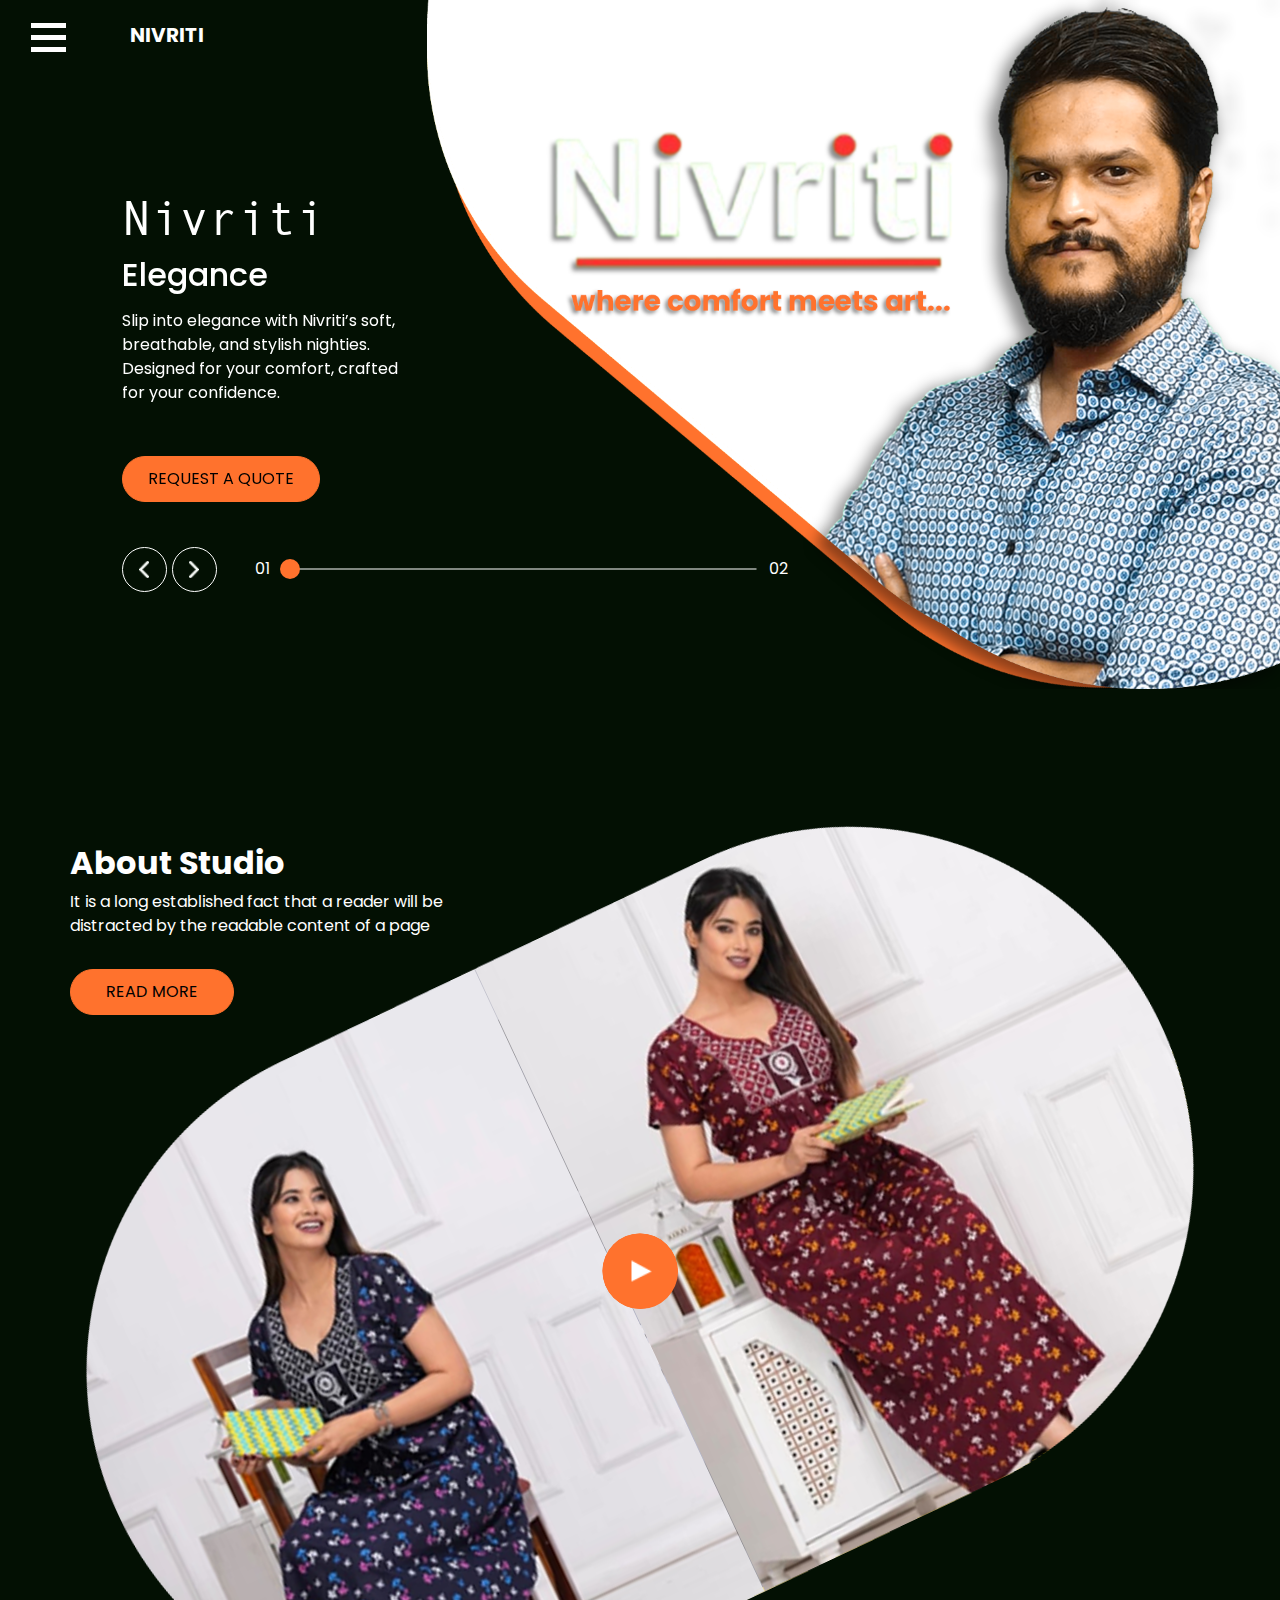
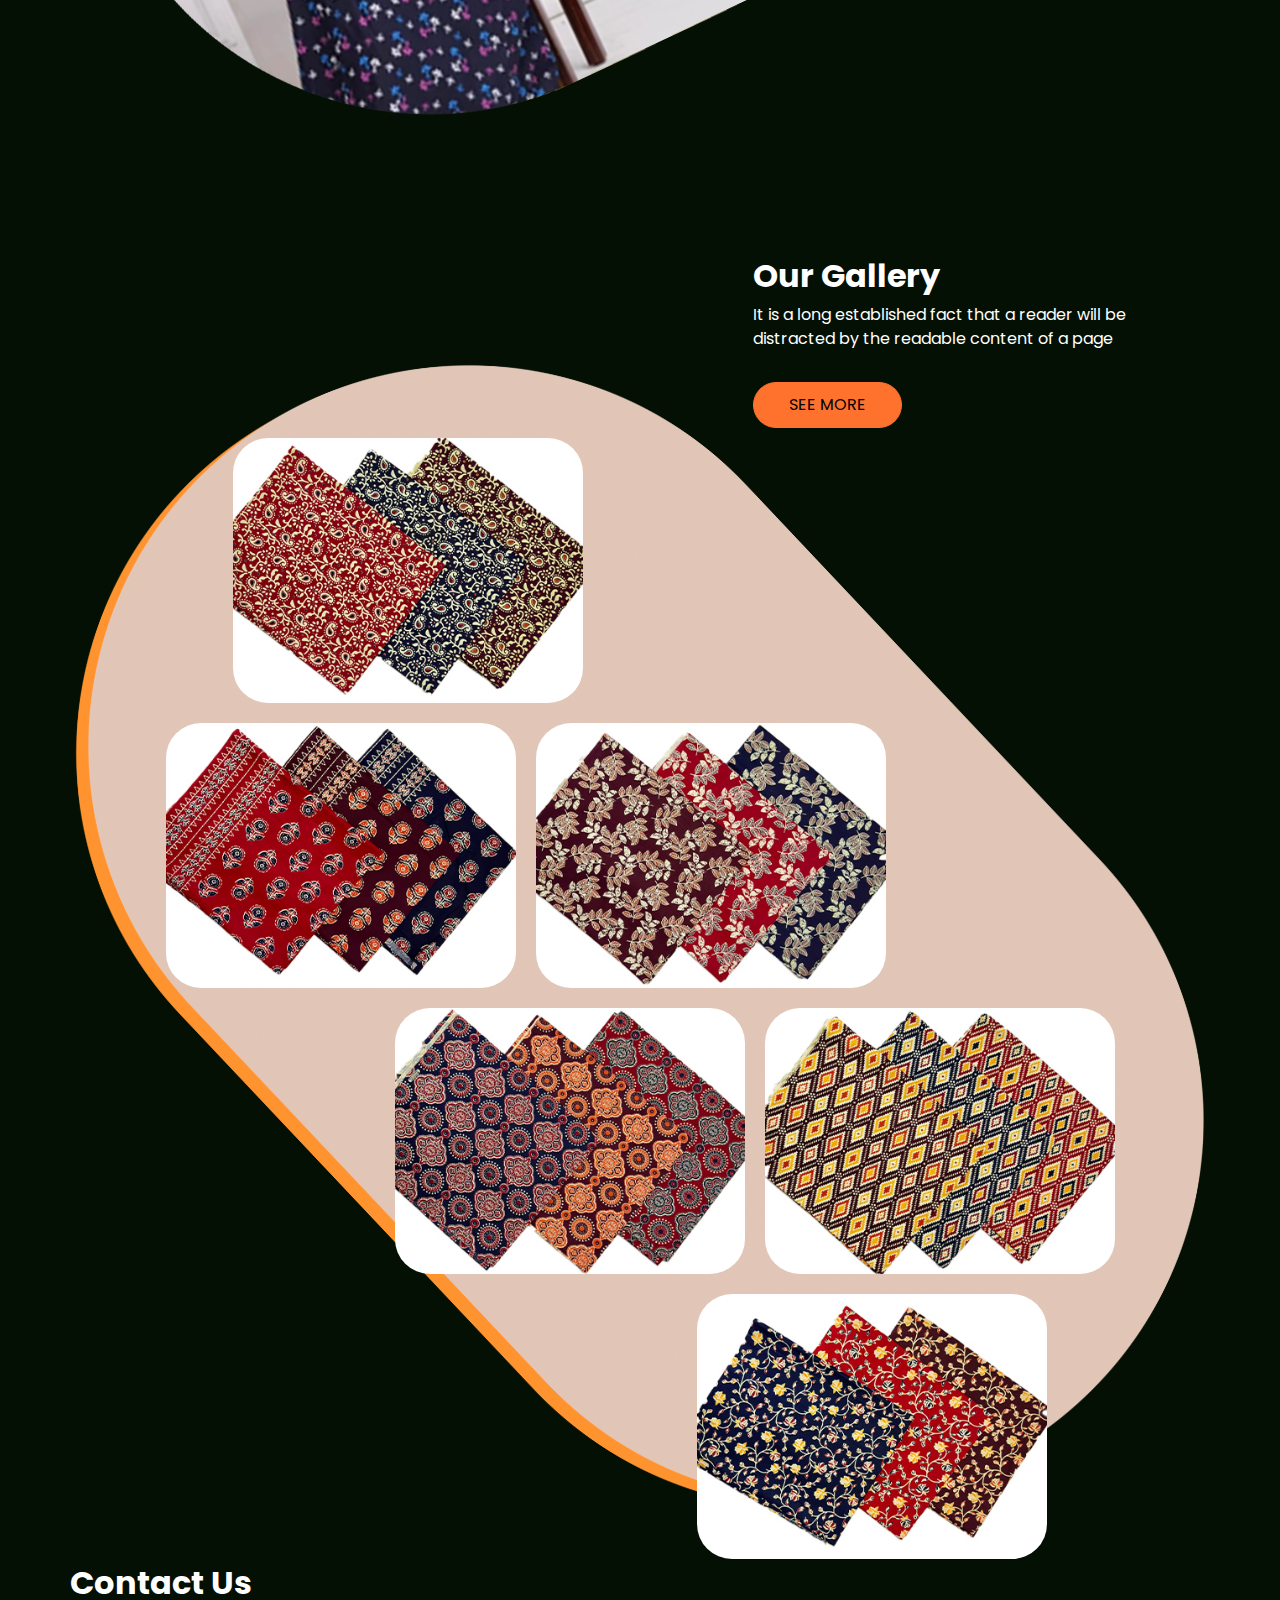
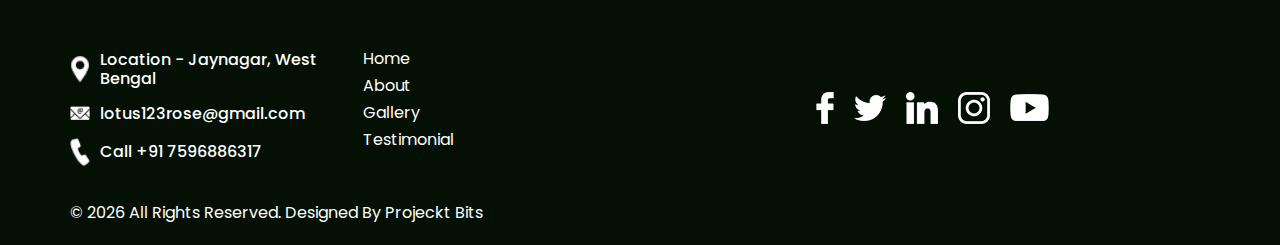
==== commit aa9f3a50: "Push #1" ====
--- a/index.html
+++ b/index.html
@@ -12,7 +12,8 @@
   <meta name="description" content="" />
   <meta name="author" content="" />
 
-  <title>Picstudio</title>
+  <title>Nivriti - Where Comfort Meets Art!!</title>
+
 
   <!-- slider stylesheet -->
   <link rel="stylesheet" type="text/css" href="https://cdnjs.cloudflare.com/ajax/libs/OwlCarousel2/2.3.4/assets/owl.carousel.min.css" />
@@ -46,14 +47,14 @@
                   <a class="" href="index.html">Home <span class="sr-only">(current)</span></a>
                   <a class="" href="about.html">About </a>
                   <a class="" href="gallery.html">Gallery </a>
-                  <a class="" href="blog.html">Blog </a>
+                  <!--<a class="" href="blog.html">Blog </a>-->
                   <a class="" href="testimonial.html">Testimonial </a>
                 </div>
               </div>
             </div>
             <a class="navbar-brand" href="index.html">
               <span>
-                Picstudio
+                Nivriti
               </span>
             </a>
           </div>
@@ -72,14 +73,14 @@
                 <div class="carousel-item active">
                   <div class="detail-box">
                     <h1>
-                      Pic <br />
-                      Studio
+                      Nivriti <br>
+                      <h2>Elegance</h2>
                     </h1>
                     <p>
-                      It is a long established fact that a reader will be distracted by the readable content of a page
+                      Slip into elegance with Nivriti’s soft, breathable, and stylish nighties. Designed for your comfort, crafted for your confidence.
                     </p>
                     <div>
-                      <a href="#">
+                      <a href="about.html">
                         Request A Quote
                       </a>
                     </div>
@@ -88,14 +89,15 @@
                 <div class="carousel-item">
                   <div class="detail-box">
                     <h1>
-                      Pic <br />
-                      Studio
+                      Nivriti <br>
+                      <h2>Comfort for every woman...
+                      </h2>
                     </h1>
                     <p>
-                      It is a long established fact that a reader will be distracted by the readable content of a page
+                      Nivriti nighties redefine comfort, making every night feel special.
                     </p>
                     <div>
-                      <a href="#">
+                      <a href="about.html">
                         Request A Quote
                       </a>
                     </div>
@@ -144,7 +146,7 @@
               <p>
                 It is a long established fact that a reader will be distracted by the readable content of a page
               </p>
-              <a href="">
+              <a href="about.html">
                 Read More
               </a>
             </div>
@@ -154,7 +156,7 @@
     </div>
     <div class="img-box">
       <div class="play_btn">
-        <a href="#">
+        <a href="https://youtube.com/@nivrititextilesofficial?si=qKhBAOjPjl241tU2">
           <img src="images/play.png" alt="" />
         </a>
       </div>
@@ -176,7 +178,7 @@
             <p>
               It is a long established fact that a reader will be distracted by the readable content of a page
             </p>
-            <a href="">
+            <a href="gallery.html">
               See More
             </a>
           </div>
@@ -191,45 +193,40 @@
         <div class="gallery_box">
           <div class="box b1">
             <div class="img-box">
-              <img src="images/gallery-1.jpg" alt="" />
+              <img src="images/design-1.jpg" alt="" />
               <h5>
-                photography
+                
               </h5>
             </div>
           </div>
           <div class="box b2">
             <div class="img-box">
-              <img src="images/gallery-2.jpg" alt="" />
+              <img src="images/design-2.jpg" alt="" />
               <h5>
-                photography
               </h5>
             </div>
             <div class="img-box">
-              <img src="images/gallery-3.jpg" alt="" />
+              <img src="images/design-3.jpg" alt="" />
               <h5>
-                photography
               </h5>
             </div>
           </div>
           <div class="box b3">
             <div class="img-box">
-              <img src="images/gallery-4.jpg" alt="" />
+              <img src="images/design-4.jpg" alt="" />
               <h5>
-                photography
               </h5>
             </div>
             <div class="img-box">
-              <img src="images/gallery-5.jpg" alt="" />
+              <img src="images/design-5.jpg" alt="" />
               <h5>
-                photography
               </h5>
             </div>
           </div>
           <div class="box b4">
             <div class="img-box">
-              <img src="images/gallery-6.jpg" alt="" />
+              <img src="images/design-6.jpg" alt="" />
               <h5>
-                photography
               </h5>
             </div>
           </div>
@@ -241,7 +238,7 @@
 
   <!-- blog section -->
 
-  <section class="blog_section layout_padding">
+  <!--<section class="blog_section layout_padding">
     <div class="container">
       <div class="row">
         <div class="col-md-5">
@@ -324,9 +321,9 @@
     </div>
   </section>
 
-  <!-- end blog section -->
-
-  <!-- client section -->
+  end blog section -->
+
+  <!-- client section 
 
   <section class="client_section layout_padding">
     <div class="container">
@@ -425,7 +422,7 @@
     </div>
   </section>
 
-  <!-- end client section -->
+  end client section -->
 
   <!-- info section -->
 
@@ -447,7 +444,7 @@
                   </div>
                   <div class="detail-box">
                     <h6>
-                      Location
+                      Location - Jaynagar, West Bengal
                     </h6>
                   </div>
                 </a>
@@ -457,7 +454,7 @@
                   </div>
                   <div class="detail-box">
                     <h6>
-                      demo@gmail.com
+                      lotus123rose@gmail.com
                     </h6>
                   </div>
                 </a>
@@ -467,7 +464,7 @@
                   </div>
                   <div class="detail-box">
                     <h6>
-                      Call +01 1234567890
+                      Call +91 7596886317
                     </h6>
                   </div>
                 </a>
@@ -476,7 +473,7 @@
             <div class="col-md-2 col-lg-3">
               <div class="info_link-box">
                 <ul>
-                  <li class=" ">
+                  <li class=" active">
                     <a class="" href="index.html">Home <span class="sr-only">(current)</span></a>
                   </li>
                   <li class="">
@@ -485,9 +482,9 @@
                   <li class="">
                     <a class="" href="gallery.html">Gallery </a>
                   </li>
-                  <li class="">
+                  <!--<li class="">
                     <a class="" href="blog.html">Blog </a>
-                  </li>
+                  </li>-->
                   <li class="">
                     <a class="" href="testimonial.html">Testimonial </a>
                   </li>
@@ -508,7 +505,7 @@
                 <a href="#">
                   <img src="images/instagram.png" alt="" />
                 </a>
-                <a href="#">
+                <a href="https://youtube.com/@nivrititextilesofficial?si=qKhBAOjPjl241tU2">
                   <img src="images/youtube.png" alt="" />
                 </a>
               </div>
@@ -525,8 +522,8 @@
   <footer class="footer_section ">
     <div class="container">
       <p>
-        &copy; <span id="displayYear"></span> All Rights Reserved. Design by
-        <a href="https://html.design/">Free Html Templates</a>
+        &copy; <span id="displayYear"></span> All Rights Reserved. Designed By
+        <a href="https://sourashis.com/">Projeckt Bits</a>
       </p>
     </div>
   </footer>
--- a/css/style.css
+++ b/css/style.css
@@ -66,11 +66,11 @@
 
 .heading_container a {
   display: inline-block;
-  background: #fad932;
+  background: #ff722d;
   color: #000000;
   padding: 10px 35px;
   border-radius: 30px;
-  border: 1px solid #fad932;
+  border: 1px solid #ff722d;
   -webkit-transition: all 0.3s;
   transition: all 0.3s;
   text-transform: uppercase;
@@ -79,7 +79,7 @@
 
 .heading_container a:hover {
   background: transparent;
-  color: #fad932;
+  color: #ff722d;
 }
 
 @-webkit-keyframes hueAnimate {
@@ -392,11 +392,11 @@
 
 .slider_section .detail-box a {
   display: inline-block;
-  background: #fad932;
+  background: #ff722d;
   color: #000000;
   padding: 10px 25px;
   border-radius: 30px;
-  border: 1px solid #fad932;
+  border: 1px solid #ff722d;
   -webkit-transition: all 0.3s;
   transition: all 0.3s;
   text-transform: uppercase;
@@ -405,7 +405,7 @@
 
 .slider_section .detail-box a:hover {
   background: transparent;
-  color: #fad932;
+  color: #ff722d;
 }
 
 .slider_section .img-box {
@@ -468,7 +468,7 @@
 
 .slider_section .carousel_btn-container .carousel-control-prev:hover,
 .slider_section .carousel_btn-container .carousel-control-next:hover {
-  background-color: #fad932;
+  background-color: #ff722d;
   border-color: transparent;
 }
 
@@ -512,7 +512,7 @@
   -webkit-transform: translate(-50%, -50%);
           transform: translate(-50%, -50%);
   border-radius: 100%;
-  background-color: #fad932;
+  background-color: #ff722d;
   -webkit-transition: all .3s;
   transition: all .3s;
   z-index: 2;
@@ -542,7 +542,7 @@
 }
 
 .about_section .img-box .play_btn {
-  background: #fad932;
+  background: #ff722d;
   display: -webkit-box;
   display: -ms-flexbox;
   display: flex;
@@ -573,7 +573,7 @@
 }
 
 .about_section .img-box .play_btn a {
-  background: #fad932;
+  background: #ff722d;
   display: -webkit-box;
   display: -ms-flexbox;
   display: flex;
@@ -602,7 +602,7 @@
   position: absolute;
   top: 50%;
   left: 50%;
-  background: #fad932;
+  background: #ff722d;
   opacity: 1;
   border-radius: 100%;
   -webkit-transform: translate(-50%, -50%);
@@ -645,8 +645,6 @@
   width: 100%;
   -webkit-transform: rotate(-25deg);
           transform: rotate(-25deg);
-  -webkit-animation: hueAnimate .7s infinite;
-          animation: hueAnimate .7s infinite;
 }
 
 .about_section .btn-box {
@@ -919,7 +917,7 @@
 
 .client_section .carousel-control-prev:hover,
 .client_section .carousel-control-next:hover {
-  background-color: #fad932;
+  background-color: #ff722d;
 }
 
 .client_section .carousel-control-prev {
